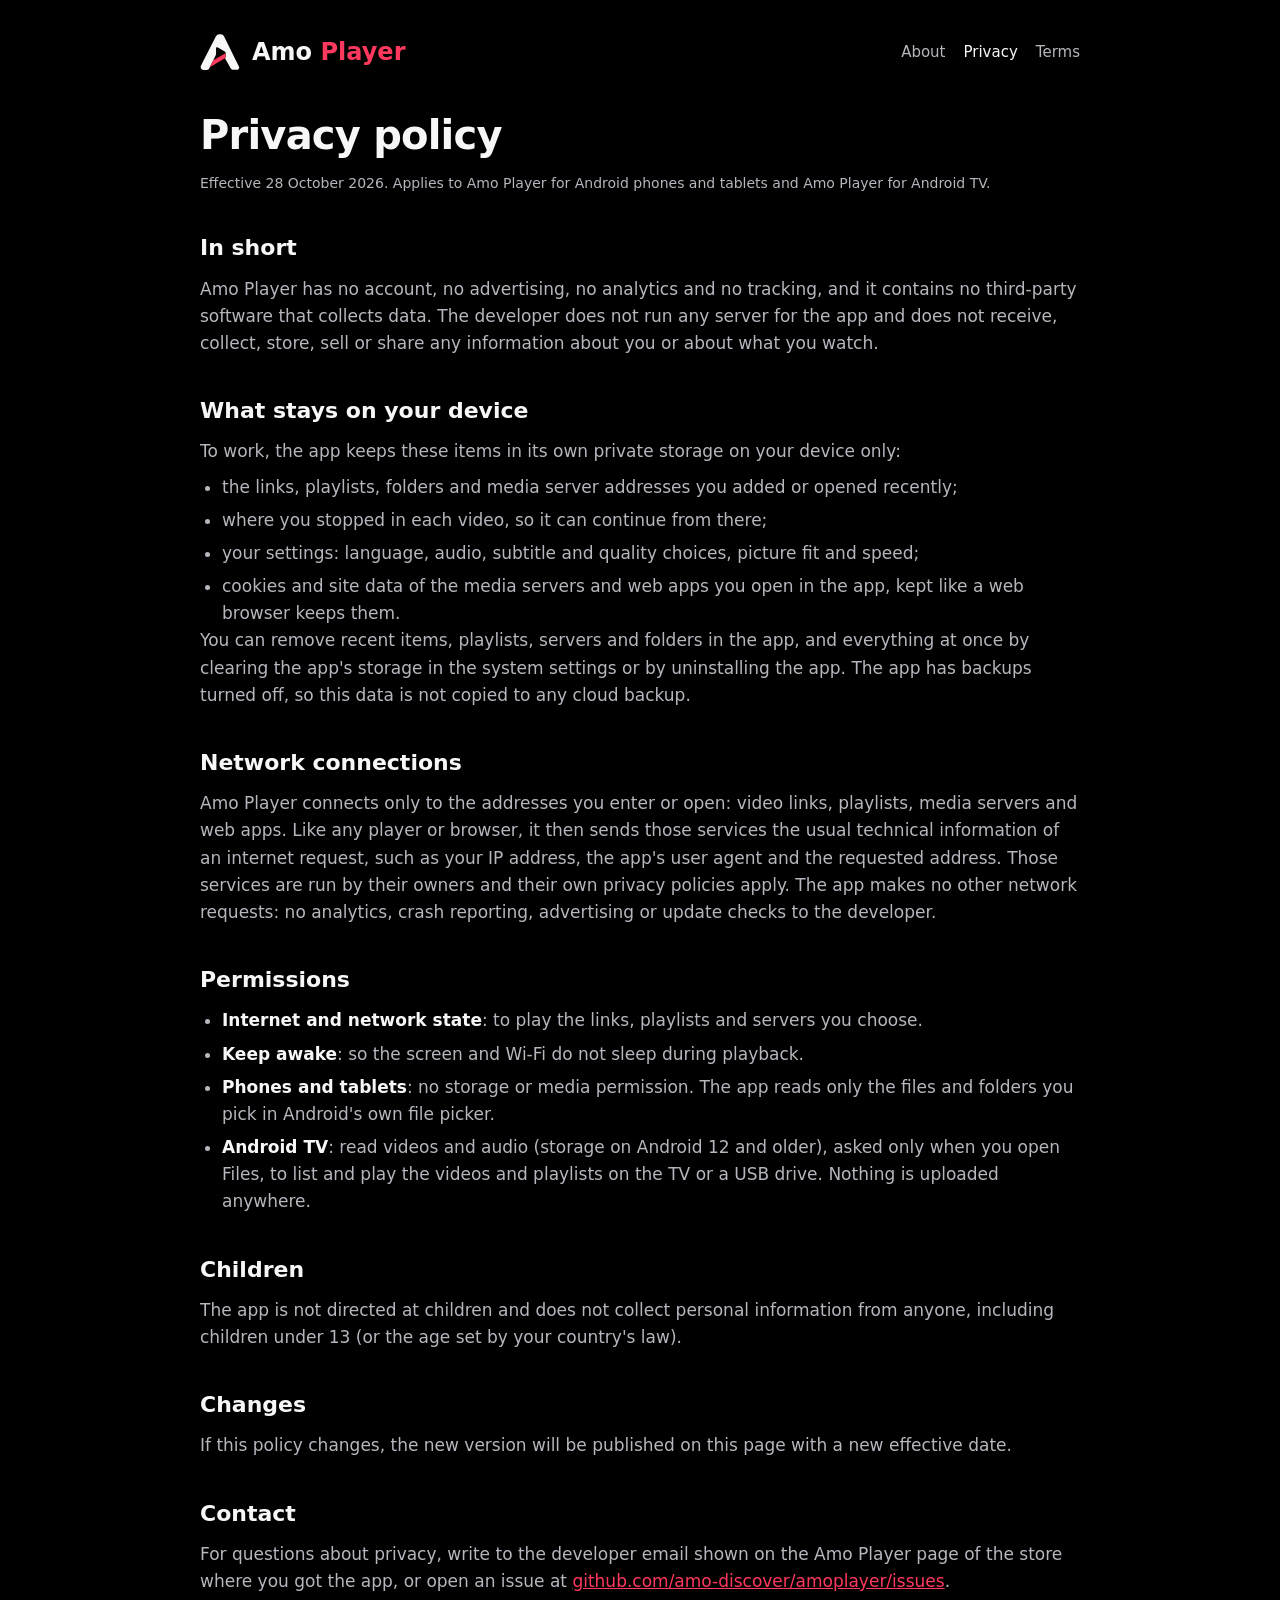
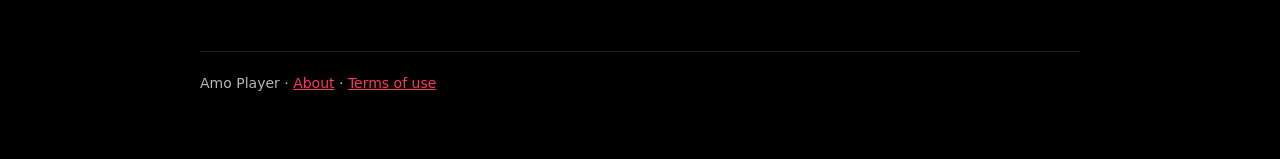
==== privacy.html @ 7c49f741 "Amo Player site: about, privacy policy, terms" ====
<!DOCTYPE html>
<html lang="en">
<head>
<meta charset="utf-8">
<meta name="viewport" content="width=device-width, initial-scale=1">
<title>Amo Player privacy policy</title>
<link rel="icon" href="icon.png">
<link rel="stylesheet" href="style.css">
</head>
<body>
<header>
  <a class="brand" href="./"><svg viewBox="0 0 1254 1254"><path fill="#F7F7F8" d="M603 67C560 68 526 91 500 136L32 1054C16 1085 19 1116 34 1141C52 1172 84 1187 125 1188H215C250 1188 276 1170 291 1139L493 731C499 719 501 710 501 697V510C501 491 512 479 528 476C540 474 549 478 561 485L789 620C800 627 805 638 805 652V784C805 798 799 808 783 820L966 1147C982 1174 1009 1187 1042 1187H1155C1191 1187 1217 1169 1226 1139C1232 1120 1229 1100 1219 1081L752 137C729 91 696 70 660 68C640 67 622 67 603 67Z"/><path fill="#FF385D" d="M805 657V787C805 798 801 806 792 812L307 1103L416 886L788 675C798 669 805 663 805 657Z"/></svg><span>Amo <span>Player</span></span></a>
  <nav><a href="./">About</a><a href="privacy.html" aria-current="page">Privacy</a><a href="terms.html">Terms</a></nav>
</header>

<h1>Privacy policy</h1>
<p class="meta">Effective 28 October 2026. Applies to Amo Player for Android phones and tablets and Amo Player for Android TV.</p>

<h2>In short</h2>
<p>Amo Player has no account, no advertising, no analytics and no tracking, and it contains no third-party software that collects data. The developer does not run any server for the app and does not receive, collect, store, sell or share any information about you or about what you watch.</p>

<h2>What stays on your device</h2>
<p>To work, the app keeps these items in its own private storage on your device only:</p>
<ul>
  <li>the links, playlists, folders and media server addresses you added or opened recently;</li>
  <li>where you stopped in each video, so it can continue from there;</li>
  <li>your settings: language, audio, subtitle and quality choices, picture fit and speed;</li>
  <li>cookies and site data of the media servers and web apps you open in the app, kept like a web browser keeps them.</li>
</ul>
<p>You can remove recent items, playlists, servers and folders in the app, and everything at once by clearing the app's storage in the system settings or by uninstalling the app. The app has backups turned off, so this data is not copied to any cloud backup.</p>

<h2>Network connections</h2>
<p>Amo Player connects only to the addresses you enter or open: video links, playlists, media servers and web apps. Like any player or browser, it then sends those services the usual technical information of an internet request, such as your IP address, the app's user agent and the requested address. Those services are run by their owners and their own privacy policies apply. The app makes no other network requests: no analytics, crash reporting, advertising or update checks to the developer.</p>

<h2>Permissions</h2>
<ul>
  <li><strong>Internet and network state</strong>: to play the links, playlists and servers you choose.</li>
  <li><strong>Keep awake</strong>: so the screen and Wi-Fi do not sleep during playback.</li>
  <li><strong>Phones and tablets</strong>: no storage or media permission. The app reads only the files and folders you pick in Android's own file picker.</li>
  <li><strong>Android TV</strong>: read videos and audio (storage on Android 12 and older), asked only when you open Files, to list and play the videos and playlists on the TV or a USB drive. Nothing is uploaded anywhere.</li>
</ul>

<h2>Children</h2>
<p>The app is not directed at children and does not collect personal information from anyone, including children under 13 (or the age set by your country's law).</p>

<h2>Changes</h2>
<p>If this policy changes, the new version will be published on this page with a new effective date.</p>

<h2>Contact</h2>
<p>For questions about privacy, write to the developer email shown on the Amo Player page of the store where you got the app, or open an issue at <a href="https://github.com/amo-discover/amoplayer/issues">github.com/amo-discover/amoplayer/issues</a>.</p>

<footer>Amo Player · <a href="./">About</a> · <a href="terms.html">Terms of use</a></footer>
</body>
</html>
---- style.css ----
:root {
  --bg: #000; --s1: #0B0B0D; --s2: #141416; --accent: #FF385D;
  --text: #F7F7F8; --text-2: #B5B6BE; --border: rgba(255, 255, 255, 0.1);
}
* { box-sizing: border-box; margin: 0; padding: 0; }
html { background: var(--bg); }
body {
  max-width: 920px; margin: 0 auto; padding: 32px 20px 64px;
  color: var(--text); background: var(--bg);
  font: 17px/1.6 system-ui, -apple-system, "Segoe UI", Roboto, sans-serif;
}
a { color: var(--accent); }
header { display: flex; align-items: center; justify-content: space-between; gap: 16px; flex-wrap: wrap; margin-bottom: 40px; }
.brand { display: flex; align-items: center; gap: 12px; color: var(--text); text-decoration: none; font-size: 24px; font-weight: 800; }
.brand svg { width: 40px; height: 40px; }
.brand span span { color: var(--accent); }
nav { display: flex; gap: 18px; font-size: 15px; }
nav a { color: var(--text-2); text-decoration: none; }
nav a:hover, nav a[aria-current] { color: var(--text); }
h1 { font-size: 40px; line-height: 1.15; letter-spacing: -0.02em; margin-bottom: 14px; }
h2 { font-size: 22px; margin: 36px 0 10px; }
p, li { color: var(--text-2); }
p + p { margin-top: 12px; }
ul { padding-left: 22px; margin-top: 8px; }
li + li { margin-top: 6px; }
strong { color: var(--text); }
.lead { font-size: 20px; color: var(--text); max-width: 720px; }
.hero { width: 100%; height: auto; aspect-ratio: 16 / 9; object-fit: cover; border-radius: 16px; border: 1px solid var(--border); margin: 28px 0 8px; display: block; }
.cards { display: grid; grid-template-columns: repeat(auto-fit, minmax(240px, 1fr)); gap: 14px; margin-top: 28px; }
.card { background: var(--s2); border: 1px solid var(--border); border-radius: 14px; padding: 18px 20px; }
.card h3 { font-size: 18px; margin-bottom: 6px; }
.meta { font-size: 14px; color: var(--text-2); margin-top: 6px; }
footer { margin-top: 56px; padding-top: 20px; border-top: 1px solid var(--border); font-size: 14px; color: var(--text-2); }
.shots { display: grid; grid-template-columns: repeat(auto-fit, minmax(280px, 1fr)); gap: 14px; margin-top: 18px; }
.shots img { width: 100%; height: auto; border-radius: 12px; border: 1px solid var(--border); display: block; }
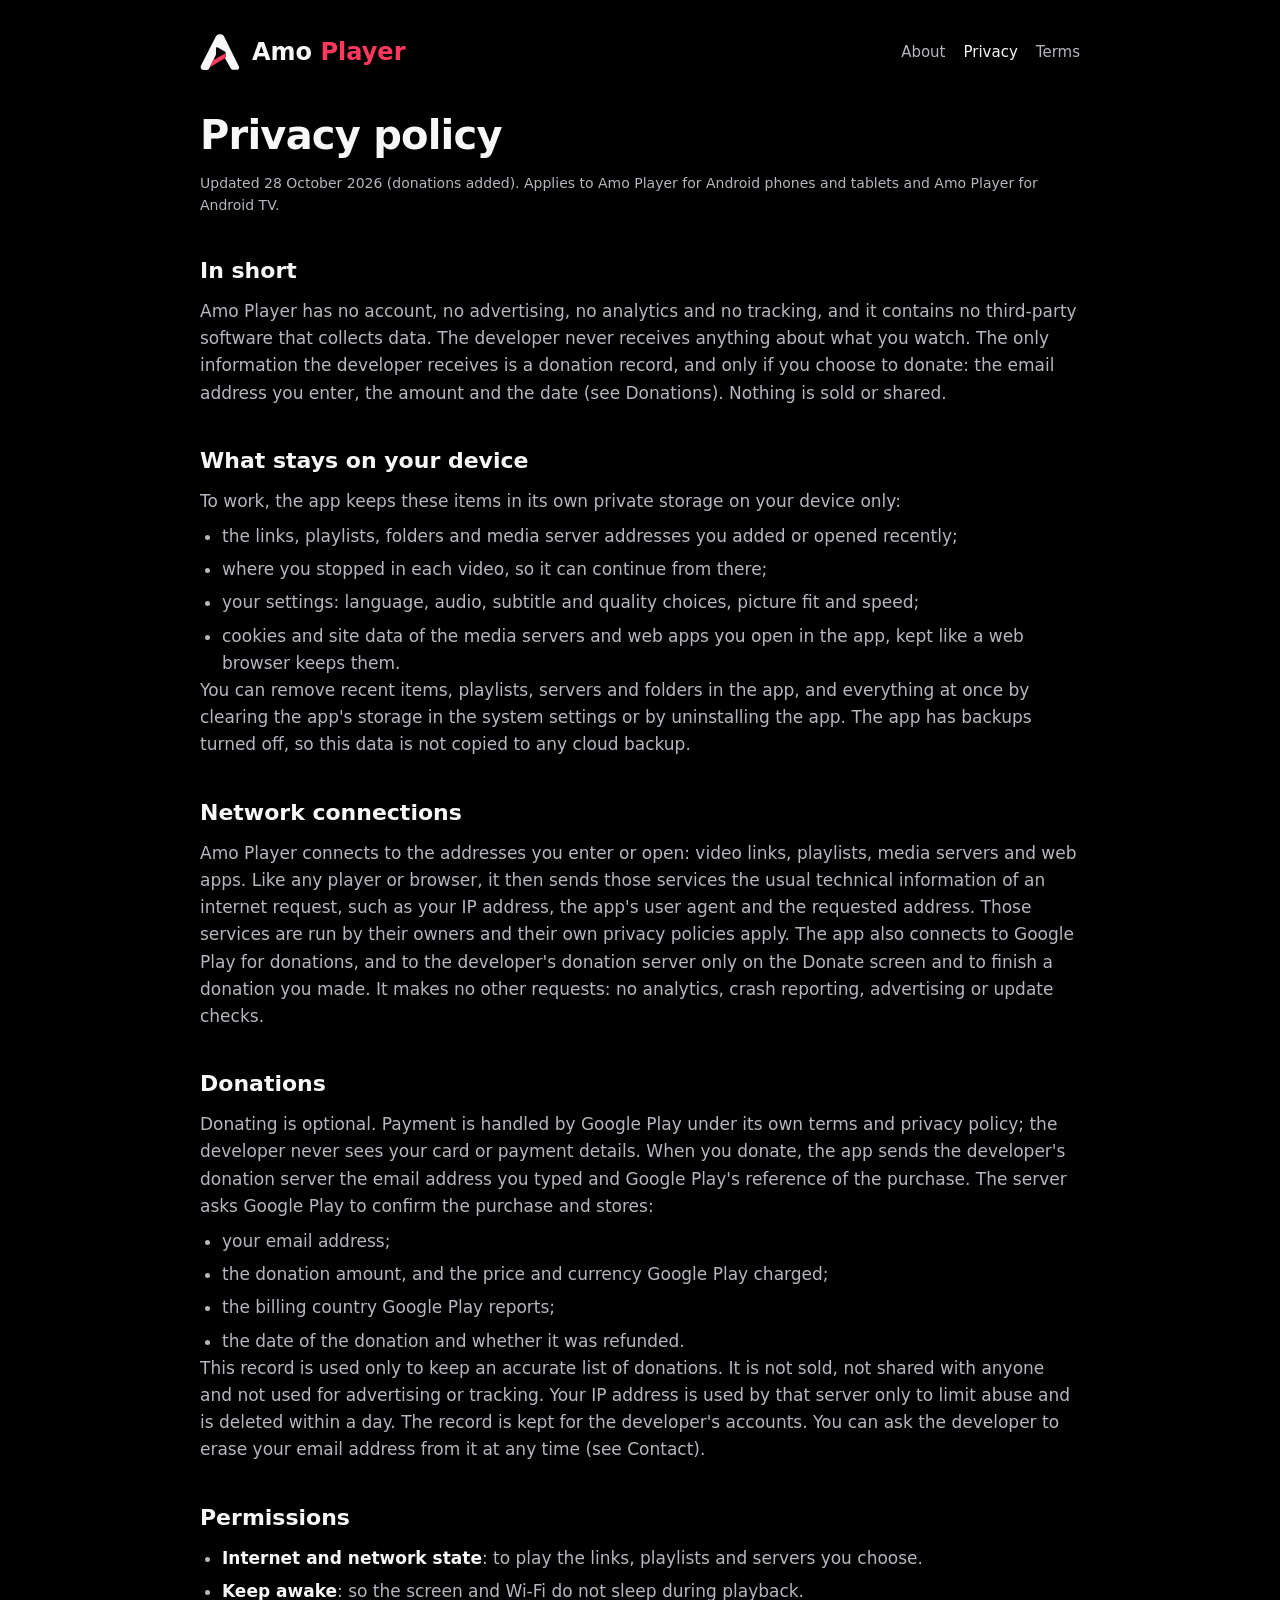
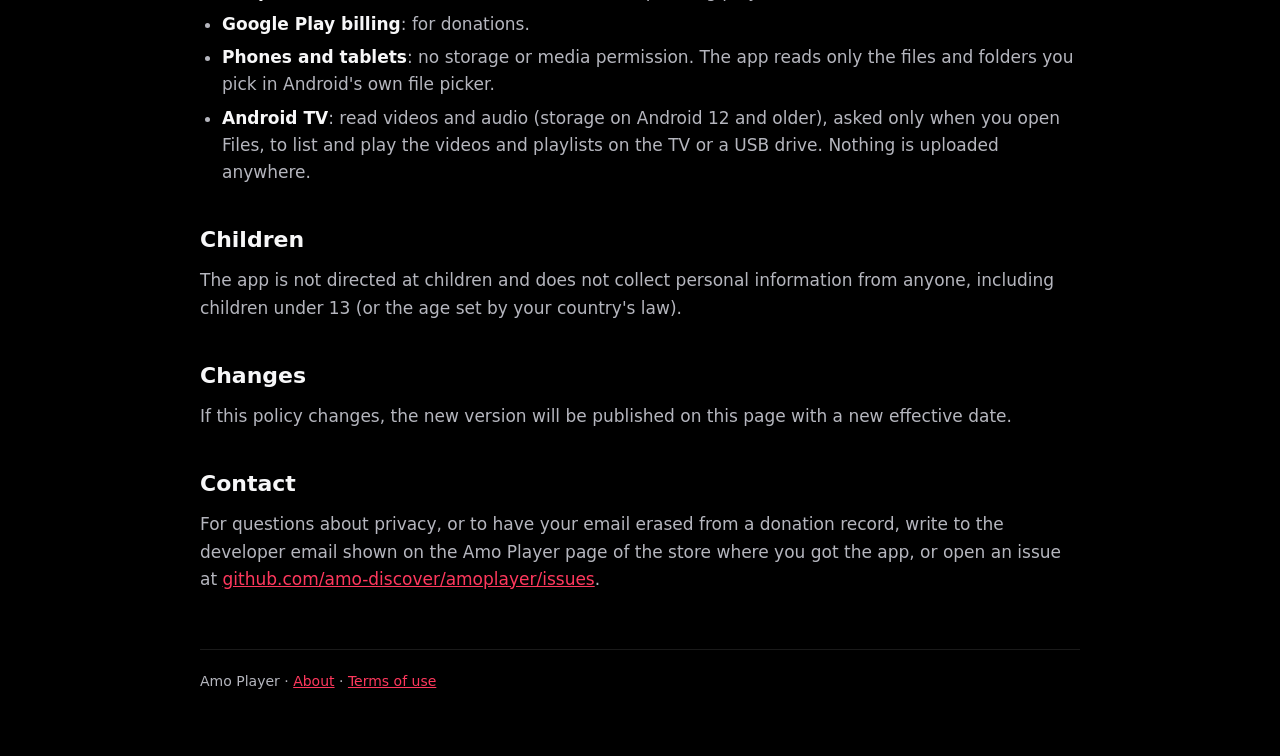
==== commit 229cfa68: "Privacy policy and terms: donations" ====
--- a/privacy.html
+++ b/privacy.html
@@ -14,10 +14,10 @@
 </header>
 
 <h1>Privacy policy</h1>
-<p class="meta">Effective 28 October 2026. Applies to Amo Player for Android phones and tablets and Amo Player for Android TV.</p>
+<p class="meta">Updated 28 October 2026 (donations added). Applies to Amo Player for Android phones and tablets and Amo Player for Android TV.</p>
 
 <h2>In short</h2>
-<p>Amo Player has no account, no advertising, no analytics and no tracking, and it contains no third-party software that collects data. The developer does not run any server for the app and does not receive, collect, store, sell or share any information about you or about what you watch.</p>
+<p>Amo Player has no account, no advertising, no analytics and no tracking, and it contains no third-party software that collects data. The developer never receives anything about what you watch. The only information the developer receives is a donation record, and only if you choose to donate: the email address you enter, the amount and the date (see Donations). Nothing is sold or shared.</p>
 
 <h2>What stays on your device</h2>
 <p>To work, the app keeps these items in its own private storage on your device only:</p>
@@ -30,12 +30,23 @@
 <p>You can remove recent items, playlists, servers and folders in the app, and everything at once by clearing the app's storage in the system settings or by uninstalling the app. The app has backups turned off, so this data is not copied to any cloud backup.</p>
 
 <h2>Network connections</h2>
-<p>Amo Player connects only to the addresses you enter or open: video links, playlists, media servers and web apps. Like any player or browser, it then sends those services the usual technical information of an internet request, such as your IP address, the app's user agent and the requested address. Those services are run by their owners and their own privacy policies apply. The app makes no other network requests: no analytics, crash reporting, advertising or update checks to the developer.</p>
+<p>Amo Player connects to the addresses you enter or open: video links, playlists, media servers and web apps. Like any player or browser, it then sends those services the usual technical information of an internet request, such as your IP address, the app's user agent and the requested address. Those services are run by their owners and their own privacy policies apply. The app also connects to Google Play for donations, and to the developer's donation server only on the Donate screen and to finish a donation you made. It makes no other requests: no analytics, crash reporting, advertising or update checks.</p>
+
+<h2>Donations</h2>
+<p>Donating is optional. Payment is handled by Google Play under its own terms and privacy policy; the developer never sees your card or payment details. When you donate, the app sends the developer's donation server the email address you typed and Google Play's reference of the purchase. The server asks Google Play to confirm the purchase and stores:</p>
+<ul>
+  <li>your email address;</li>
+  <li>the donation amount, and the price and currency Google Play charged;</li>
+  <li>the billing country Google Play reports;</li>
+  <li>the date of the donation and whether it was refunded.</li>
+</ul>
+<p>This record is used only to keep an accurate list of donations. It is not sold, not shared with anyone and not used for advertising or tracking. Your IP address is used by that server only to limit abuse and is deleted within a day. The record is kept for the developer's accounts. You can ask the developer to erase your email address from it at any time (see Contact).</p>
 
 <h2>Permissions</h2>
 <ul>
   <li><strong>Internet and network state</strong>: to play the links, playlists and servers you choose.</li>
   <li><strong>Keep awake</strong>: so the screen and Wi-Fi do not sleep during playback.</li>
+  <li><strong>Google Play billing</strong>: for donations.</li>
   <li><strong>Phones and tablets</strong>: no storage or media permission. The app reads only the files and folders you pick in Android's own file picker.</li>
   <li><strong>Android TV</strong>: read videos and audio (storage on Android 12 and older), asked only when you open Files, to list and play the videos and playlists on the TV or a USB drive. Nothing is uploaded anywhere.</li>
 </ul>
@@ -47,7 +58,7 @@
 <p>If this policy changes, the new version will be published on this page with a new effective date.</p>
 
 <h2>Contact</h2>
-<p>For questions about privacy, write to the developer email shown on the Amo Player page of the store where you got the app, or open an issue at <a href="https://github.com/amo-discover/amoplayer/issues">github.com/amo-discover/amoplayer/issues</a>.</p>
+<p>For questions about privacy, or to have your email erased from a donation record, write to the developer email shown on the Amo Player page of the store where you got the app, or open an issue at <a href="https://github.com/amo-discover/amoplayer/issues">github.com/amo-discover/amoplayer/issues</a>.</p>
 
 <footer>Amo Player · <a href="./">About</a> · <a href="terms.html">Terms of use</a></footer>
 </body>
